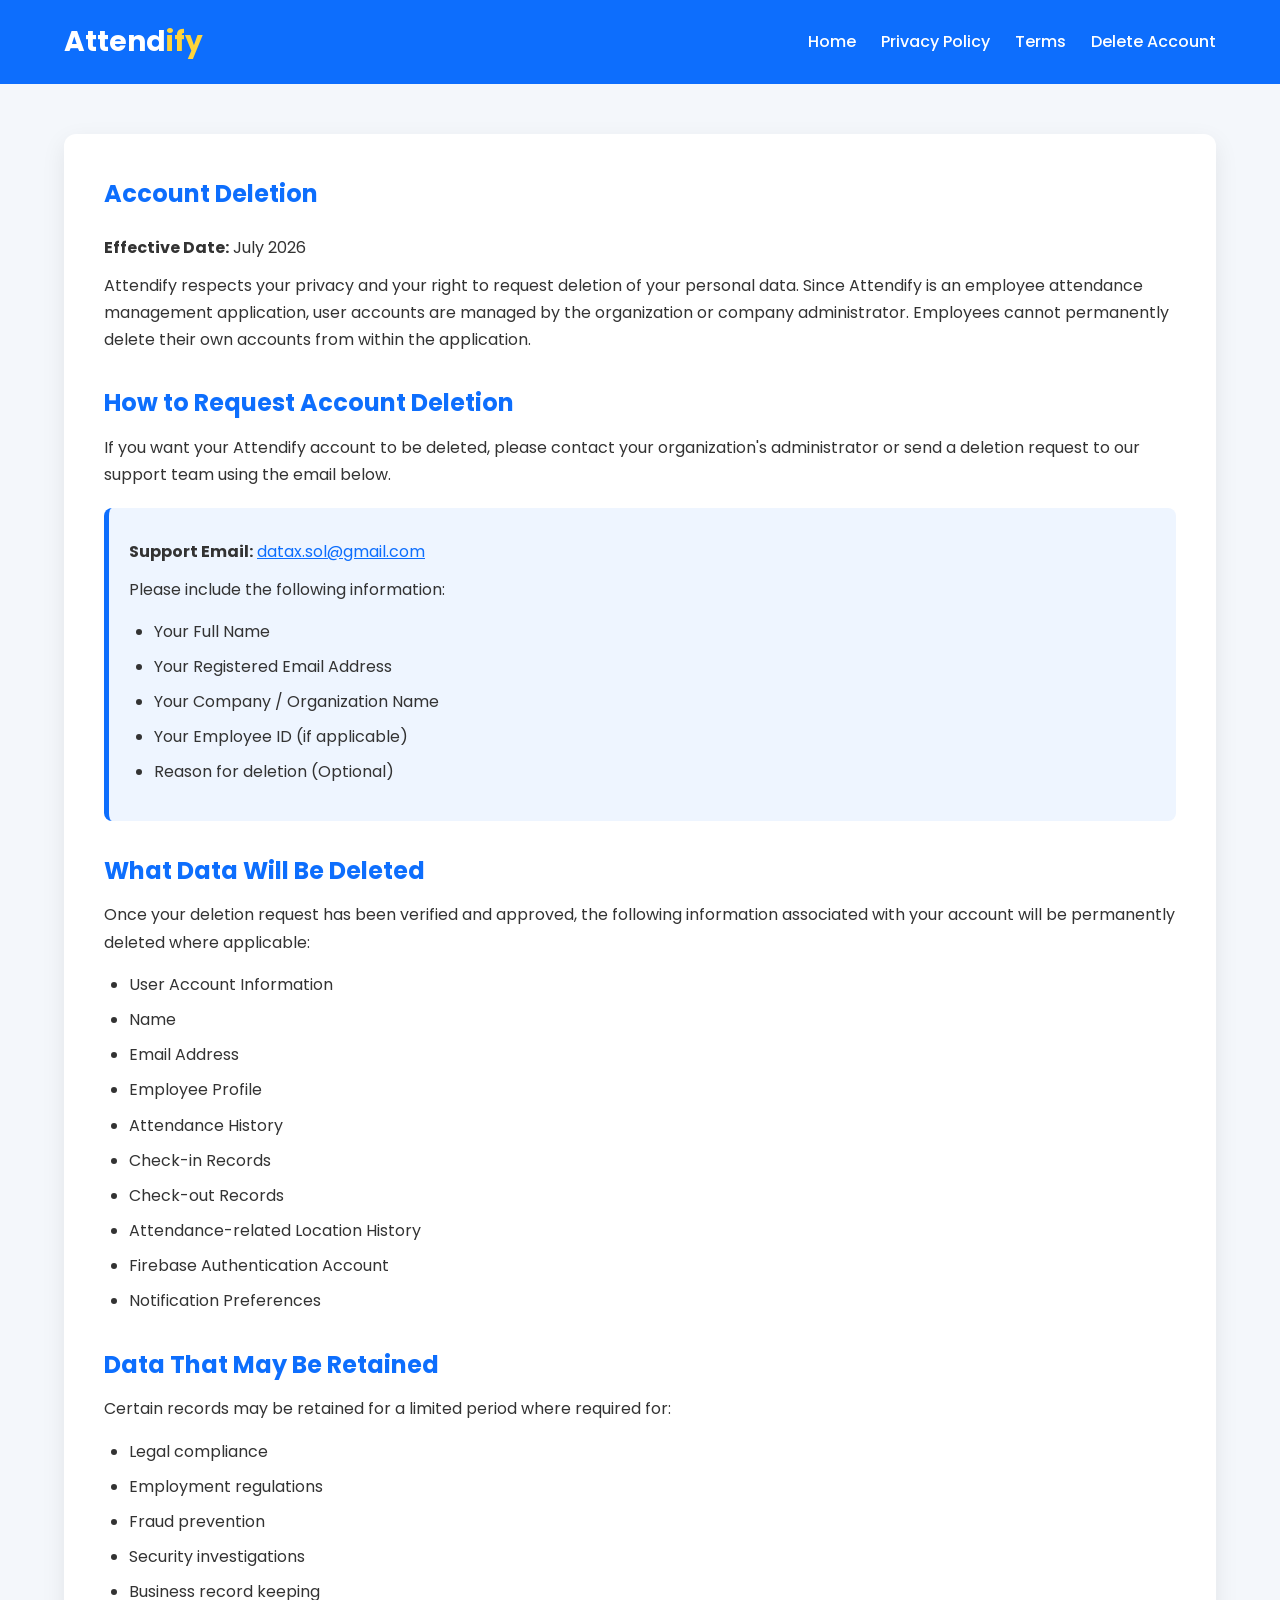
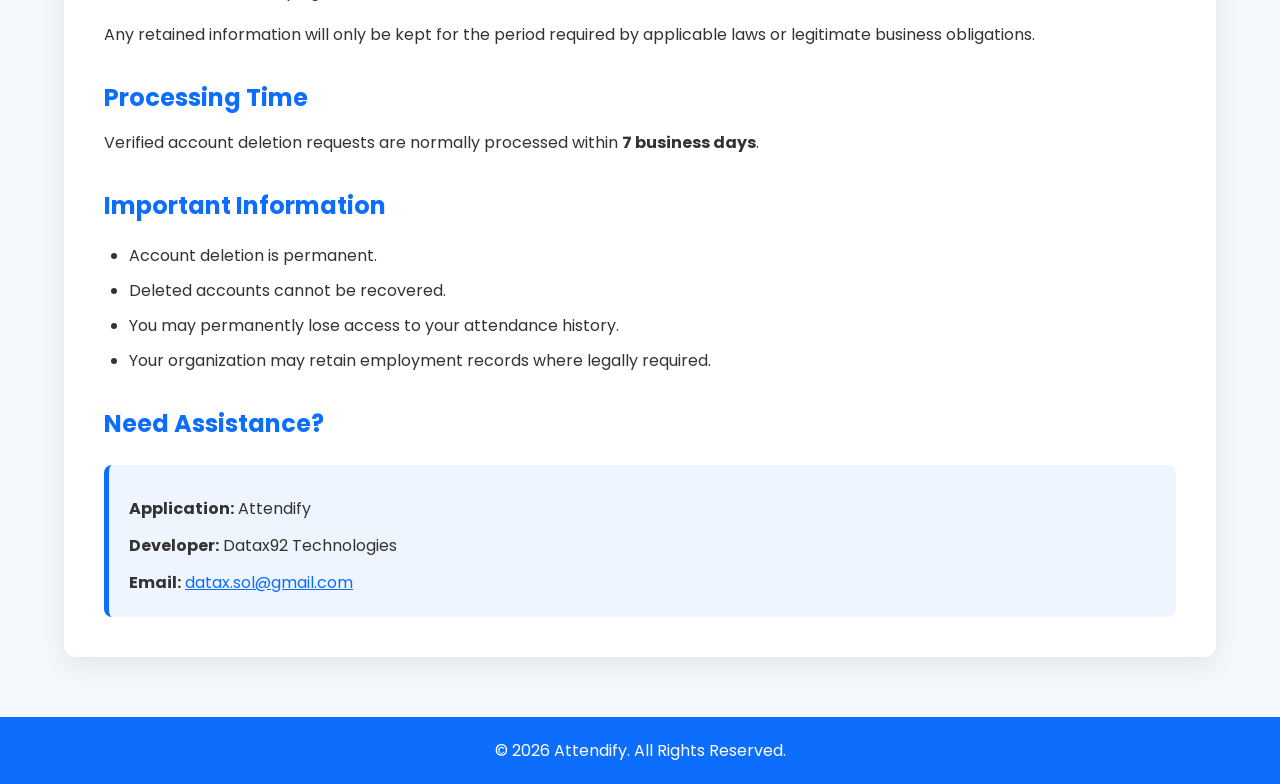
==== account-deletion.html @ 388b5a3d "All Set Ready to deploy" ====
<!DOCTYPE html>
<html lang="en">

<head>

    <meta charset="UTF-8">
    <meta name="viewport" content="width=device-width, initial-scale=1.0">

    <title>Attendify | Account Deletion</title>

    <meta name="description"
        content="Learn how to request deletion of your Attendify account and associated personal data.">

    <link rel="stylesheet" href="style.css">

</head>

<body>

<header>

    <div class="container">

        <div class="logo">
            Attend<span>ify</span>
        </div>

        <nav>

            <ul>

                <li><a href="index.html">Home</a></li>
                <li><a href="privacy-policy.html">Privacy Policy</a></li>
                <li><a href="terms-and-conditions.html">Terms</a></li>
                <li><a href="account-deletion.html">Delete Account</a></li>

            </ul>

        </nav>

    </div>

</header>

<section class="container">

<div class="page">

<h1>Account Deletion</h1>

<p><strong>Effective Date:</strong> July 2026</p>

<p>

Attendify respects your privacy and your right to request deletion of your personal data.
Since Attendify is an employee attendance management application, user accounts are managed
by the organization or company administrator.

Employees cannot permanently delete their own accounts from within the application.

</p>

<h2>How to Request Account Deletion</h2>

<p>

If you want your Attendify account to be deleted, please contact your organization's
administrator or send a deletion request to our support team using the email below.

</p>

<div class="contact-box">

<p>

<strong>Support Email:</strong>

<a href="mailto:datax.sol@gmail.com">datax.sol@gmail.com</a>

</p>

<p>

Please include the following information:

</p>

<ul>

<li>Your Full Name</li>

<li>Your Registered Email Address</li>

<li>Your Company / Organization Name</li>

<li>Your Employee ID (if applicable)</li>

<li>Reason for deletion (Optional)</li>

</ul>

</div>

<h2>What Data Will Be Deleted</h2>

<p>

Once your deletion request has been verified and approved,
the following information associated with your account will be permanently deleted where applicable:

</p>

<ul>

<li>User Account Information</li>

<li>Name</li>

<li>Email Address</li>

<li>Employee Profile</li>

<li>Attendance History</li>

<li>Check-in Records</li>

<li>Check-out Records</li>

<li>Attendance-related Location History</li>

<li>Firebase Authentication Account</li>

<li>Notification Preferences</li>

</ul>

<h2>Data That May Be Retained</h2>

<p>

Certain records may be retained for a limited period where required for:

</p>

<ul>

<li>Legal compliance</li>

<li>Employment regulations</li>

<li>Fraud prevention</li>

<li>Security investigations</li>

<li>Business record keeping</li>

</ul>

<p>

Any retained information will only be kept for the period required by applicable laws or legitimate business obligations.

</p>

<h2>Processing Time</h2>

<p>

Verified account deletion requests are normally processed within
<strong>7 business days</strong>.

</p>

<h2>Important Information</h2>

<ul>

<li>Account deletion is permanent.</li>

<li>Deleted accounts cannot be recovered.</li>

<li>You may permanently lose access to your attendance history.</li>

<li>Your organization may retain employment records where legally required.</li>

</ul>

<h2>Need Assistance?</h2>

<div class="contact-box">

<p><strong>Application:</strong> Attendify</p>

<p><strong>Developer:</strong> Datax92 Technologies</p>

<p><strong>Email:</strong>
<a href="mailto:datax.sol@gmail.com">datax.sol@gmail.com</a>
</p>

</div>

</div>

</section>

<footer>

<p>

© 2026 Attendify. All Rights Reserved.

</p>

</footer>

</body>

</html>
---- style.css ----
/* Google Font */
@import url('https://fonts.googleapis.com/css2?family=Poppins:wght@300;400;500;600;700&display=swap');

*{
    margin:0;
    padding:0;
    box-sizing:border-box;
    font-family:'Poppins',sans-serif;
}

body{
    background:#f4f7fb;
    color:#333;
    line-height:1.7;
}

.container{
    width:90%;
    max-width:1200px;
    margin:auto;
}

header{
    background:#0d6efd;
    color:#fff;
    padding:18px 0;
    position:sticky;
    top:0;
    z-index:1000;
}

header .container{
    display:flex;
    justify-content:space-between;
    align-items:center;
}

.logo{
    font-size:28px;
    font-weight:700;
}

.logo span{
    color:#ffd43b;
}

nav ul{
    list-style:none;
    display:flex;
    gap:25px;
}

nav a{
    color:#fff;
    text-decoration:none;
    font-weight:500;
    transition:.3s;
}

nav a:hover{
    color:#ffd43b;
}

.hero{
    padding:80px 0;
    text-align:center;
}

.hero h1{
    font-size:48px;
    margin-bottom:20px;
    color:#0d6efd;
}

.hero p{
    max-width:800px;
    margin:auto;
    font-size:18px;
    color:#555;
}

.btn{
    display:inline-block;
    margin-top:30px;
    padding:14px 30px;
    background:#0d6efd;
    color:#fff;
    text-decoration:none;
    border-radius:8px;
    transition:.3s;
}

.btn:hover{
    background:#084fc7;
}

.cards{
    display:grid;
    grid-template-columns:repeat(auto-fit,minmax(260px,1fr));
    gap:25px;
    margin:60px 0;
}

.card{
    background:#fff;
    padding:30px;
    border-radius:12px;
    box-shadow:0 10px 30px rgba(0,0,0,.08);
    transition:.3s;
}

.card:hover{
    transform:translateY(-6px);
}

.card h3{
    color:#0d6efd;
    margin-bottom:15px;
}

.page{
    background:#fff;
    margin:50px auto;
    padding:40px;
    border-radius:12px;
    box-shadow:0 8px 25px rgba(0,0,0,.08);
}

.page h1{
    color:#0d6efd;
    margin-bottom:20px;
}

.page h2{
    margin-top:30px;
    color:#0d6efd;
}

.page p{
    margin-top:10px;
}

.page ul{
    margin:15px 0 15px 25px;
}

.page li{
    margin-bottom:8px;
}

footer{
    background:#0d6efd;
    color:#fff;
    text-align:center;
    padding:20px;
    margin-top:60px;
}

.contact-box{
    background:#eef5ff;
    padding:20px;
    border-left:5px solid #0d6efd;
    border-radius:8px;
    margin-top:20px;
}

a{
    color:#0d6efd;
}

@media(max-width:768px){

header .container{
    flex-direction:column;
    gap:15px;
}

nav ul{
    flex-direction:column;
    align-items:center;
}

.hero h1{
    font-size:34px;
}

.hero p{
    font-size:16px;
}

.page{
    padding:25px;
}

}
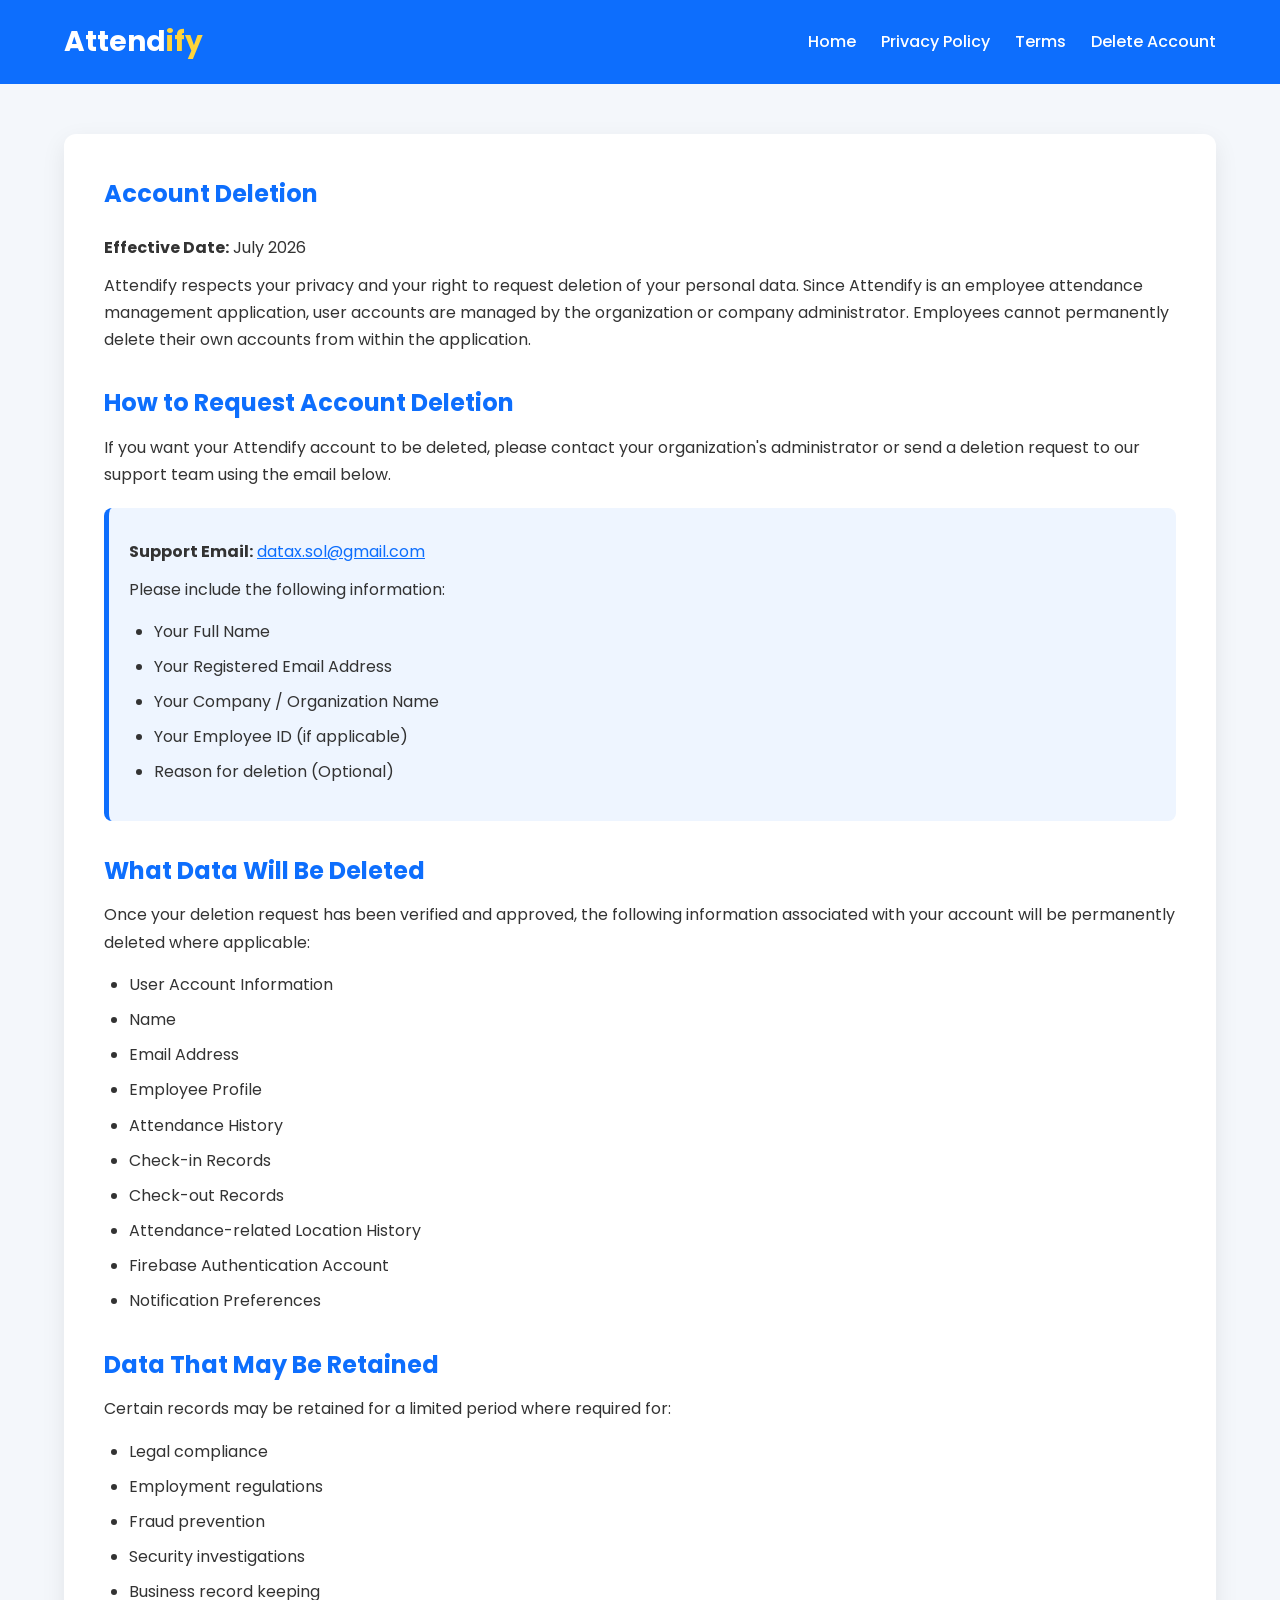
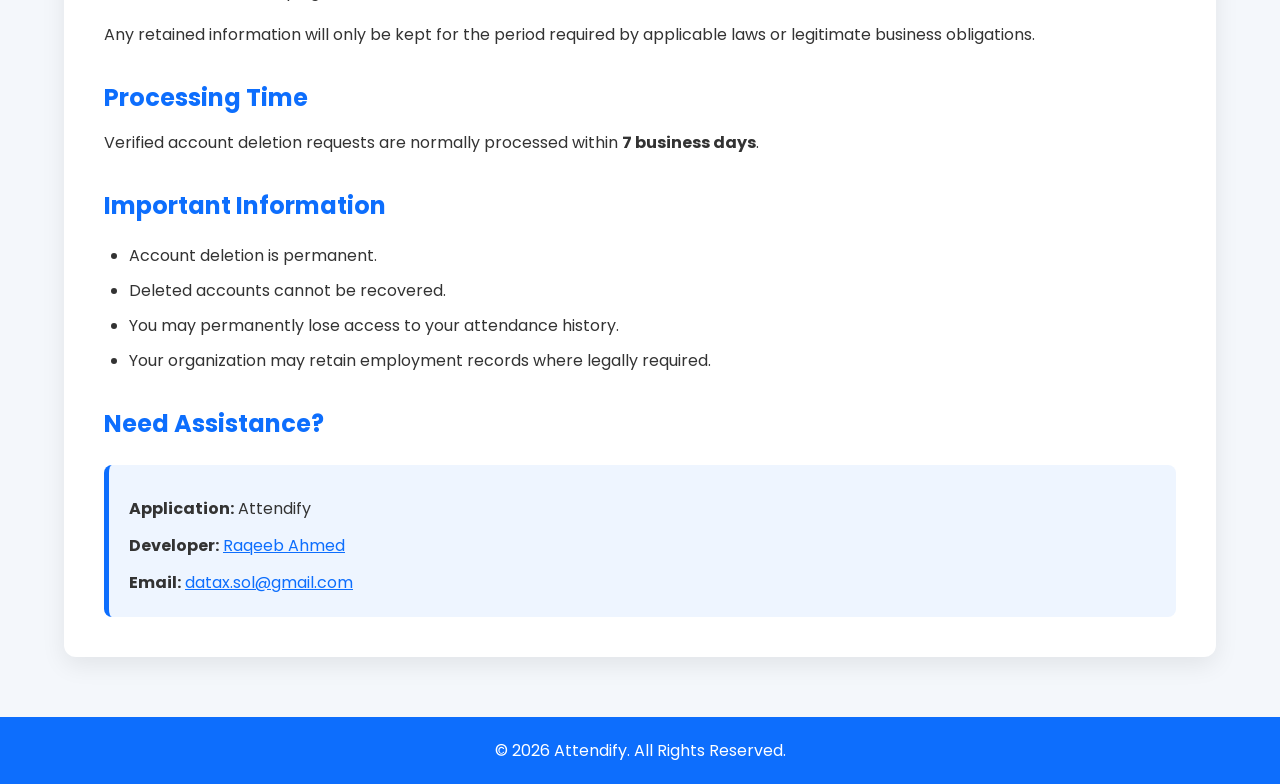
==== commit 609b63a0: "Ready To deploy" ====
--- a/account-deletion.html
+++ b/account-deletion.html
@@ -191,7 +191,14 @@
 
 <p><strong>Application:</strong> Attendify</p>
 
-<p><strong>Developer:</strong> Datax92 Technologies</p>
+<p>
+    <strong>Developer:</strong>
+    <a href="https://www.linkedin.com/in/ahmed-raqeeb/"
+       target="_blank"
+       rel="noopener noreferrer">
+        Raqeeb Ahmed
+    </a>
+</p>
 
 <p><strong>Email:</strong>
 <a href="mailto:datax.sol@gmail.com">datax.sol@gmail.com</a>
